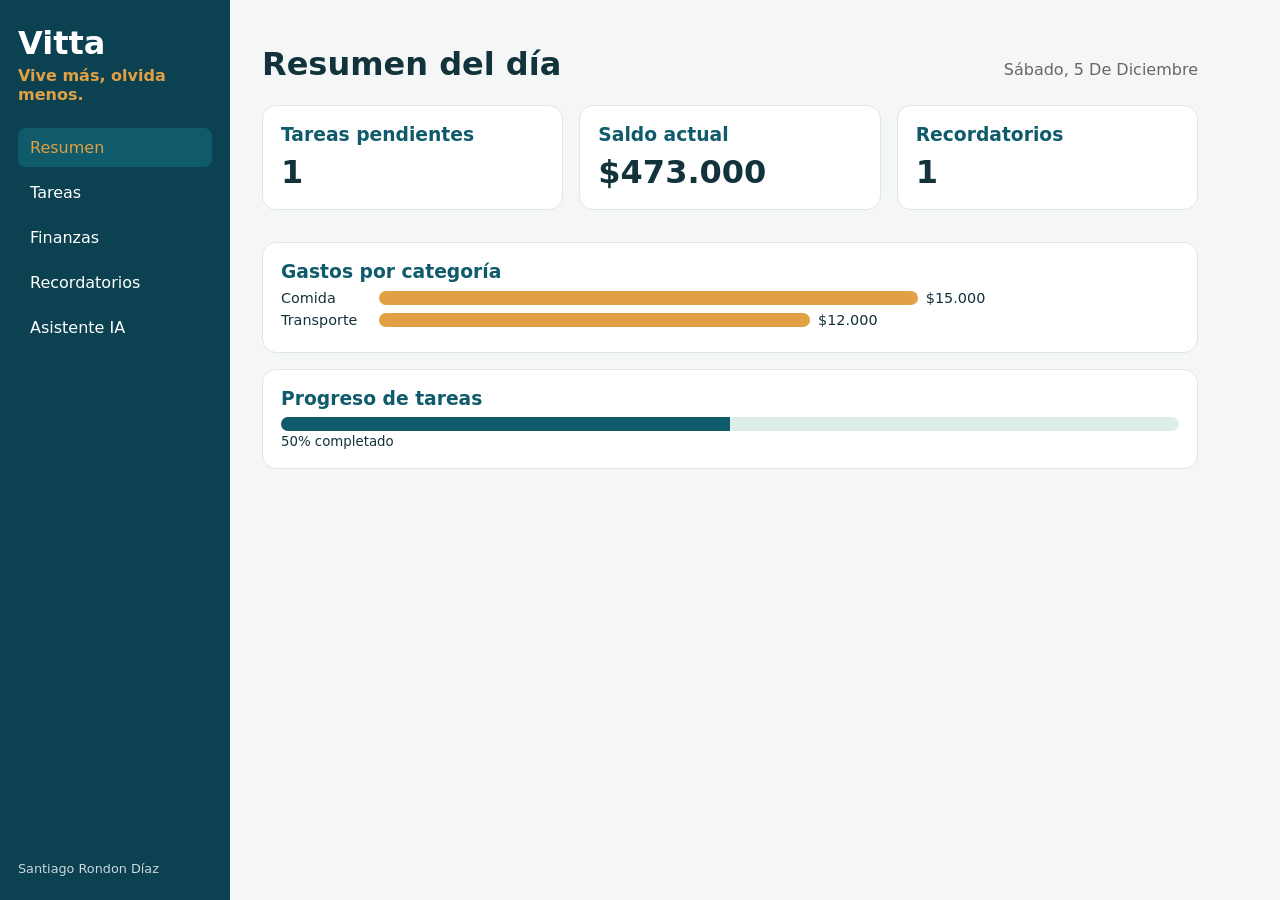
==== frontend/index.html @ abb2c25b "Agregar estructura y diseno base del frontend" ====
<!DOCTYPE html>
<html lang="es">
<head>
<meta charset="UTF-8">
<meta name="viewport" content="width=device-width, initial-scale=1">
<title>Vitta · Vive más, olvida menos</title>
<link rel="stylesheet" href="style.css">
</head>
<body>
<aside class="sidebar">
  <div class="logo">Vitta</div>
  <p class="slogan">Vive más, olvida menos.</p>
  <nav>
    <a href="#resumen" class="active">Resumen</a>
    <a href="#tareas">Tareas</a>
    <a href="#finanzas">Finanzas</a>
    <a href="#recordatorios">Recordatorios</a>
    <a href="#asistente">Asistente IA</a>
  </nav>
  <div class="user">Santiago Rondon Díaz</div>
</aside>

<main>
  <header class="top">
    <h1 id="titulo">Resumen del día</h1>
    <span class="fecha" id="fecha"></span>
  </header>

  <!-- RESUMEN -->
  <section id="resumen" class="view">
    <div class="cards">
      <div class="card"><h3>Tareas pendientes</h3><p class="big" id="kpi-tareas">0</p></div>
      <div class="card"><h3>Saldo actual</h3><p class="big" id="kpi-saldo">$0</p></div>
      <div class="card"><h3>Recordatorios</h3><p class="big" id="kpi-rec">0</p></div>
    </div>
    <div class="card">
      <h3>Gastos por categoría</h3>
      <div id="grafico"></div>
    </div>
    <div class="card">
      <h3>Progreso de tareas</h3>
      <div class="barra"><div id="progreso"></div></div>
      <small id="progreso-txt"></small>
    </div>
  </section>

  <!-- TAREAS -->
  <section id="tareas" class="view hidden">
    <div class="card">
      <form id="form-tarea" class="fila">
        <input id="t-texto" placeholder="Nueva tarea" required>
        <select id="t-prio"><option>Alta</option><option selected>Media</option><option>Baja</option></select>
        <input id="t-fecha" type="date">
        <button>Agregar</button>
      </form>
      <ul id="lista-tareas" class="lista"></ul>
    </div>
  </section>

  <!-- FINANZAS -->
  <section id="finanzas" class="view hidden">
    <div class="card">
      <form id="form-mov" class="fila">
        <input id="m-desc" placeholder="Descripción (ej: almuerzo)" required>
        <input id="m-monto" type="number" min="0" placeholder="Monto" required>
        <select id="m-tipo"><option value="gasto">Gasto</option><option value="ingreso">Ingreso</option></select>
        <select id="m-cat"><option>Comida</option><option>Transporte</option><option>Ocio</option><option>Servicios</option><option>Otros</option></select>
        <button>Registrar</button>
      </form>
      <ul id="lista-mov" class="lista"></ul>
    </div>
  </section>

  <!-- RECORDATORIOS -->
  <section id="recordatorios" class="view hidden">
    <div class="card">
      <form id="form-rec" class="fila">
        <input id="r-texto" placeholder="Pago o evento" required>
        <input id="r-fecha" type="date" required>
        <button>Agregar</button>
      </form>
      <ul id="lista-rec" class="lista"></ul>
    </div>
  </section>

  <!-- ASISTENTE IA -->
  <section id="asistente" class="view hidden">
    <div class="card">
      <h3>Categorizador con red neuronal</h3>
      <p class="nota">Escribe un gasto y una red neuronal pequeña (entrenada en tu navegador) predice su categoría.</p>
      <div class="fila">
        <input id="ia-texto" placeholder="Ej: pasaje del bus, pizza, netflix, recibo de luz">
        <button id="ia-btn">Predecir</button>
      </div>
      <div id="ia-res"></div>
    </div>
  </section>
</main>
<script src="nn.js"></script>
<script src="app.js"></script>
</body>
</html>
---- frontend/style.css ----
:root{--bg:#f5f7f6;--dark:#0b4150;--teal:#0f5a6b;--mint:#ddeee9;--gold:#e0a043;--txt:#12333c}
*{box-sizing:border-box}
body{margin:0;display:flex;min-height:100vh;font-family:'Poppins',system-ui,sans-serif;background:var(--bg);color:var(--txt)}
.sidebar{width:230px;background:var(--dark);color:#fff;padding:24px 18px;display:flex;flex-direction:column}
.logo{font-size:2rem;font-weight:700}
.slogan{color:var(--gold);font-weight:600;margin:4px 0 24px}
nav{display:flex;flex-direction:column;gap:6px;flex:1}
nav a{color:#fff;text-decoration:none;padding:10px 12px;border-radius:8px}
nav a:hover,nav a.active{background:var(--teal);color:var(--gold)}
.user{font-size:.8rem;opacity:.8}
main{flex:1;padding:24px 32px;max-width:1000px}
.top{display:flex;justify-content:space-between;align-items:baseline}
.fecha{color:#666;text-transform:capitalize}
.cards{display:grid;grid-template-columns:repeat(auto-fit,minmax(180px,1fr));gap:16px;margin-bottom:16px}
.card{background:#fff;border:1px solid #dfe6e4;border-radius:14px;padding:18px;margin-bottom:16px}
.card h3{margin:0 0 8px;color:var(--teal)}
.big{font-size:2rem;font-weight:700;margin:0}
.fila{display:flex;gap:8px;flex-wrap:wrap;margin-bottom:14px}
input,select{padding:9px;border:1px solid #c9d4d1;border-radius:8px;font:inherit;flex:1;min-width:120px}
button{background:var(--gold);color:var(--dark);border:0;border-radius:8px;padding:9px 16px;font-weight:700;cursor:pointer}
.lista{list-style:none;padding:0;margin:0}
.lista li{display:flex;justify-content:space-between;gap:8px;padding:10px;border-bottom:1px solid #eee}
.lista li.hecha span{text-decoration:line-through;opacity:.5}
.lista button{padding:4px 10px;font-size:.8rem}
.hidden{display:none}
.barra{background:var(--mint);border-radius:99px;height:14px;overflow:hidden}
#progreso{background:var(--teal);height:100%;width:0;transition:width .4s}
.bar-row{display:flex;align-items:center;gap:8px;margin:6px 0;font-size:.9rem}
.bar-row .lbl{width:90px}.bar-row .b{background:var(--gold);height:14px;border-radius:7px}
.nota{color:#555;font-size:.9rem}
.ia-item{display:flex;align-items:center;gap:8px;margin:4px 0}
.ia-item .b{background:var(--teal);height:12px;border-radius:6px}
@media(max-width:700px){body{flex-direction:column}.sidebar{width:100%}nav{flex-direction:row;flex-wrap:wrap}}
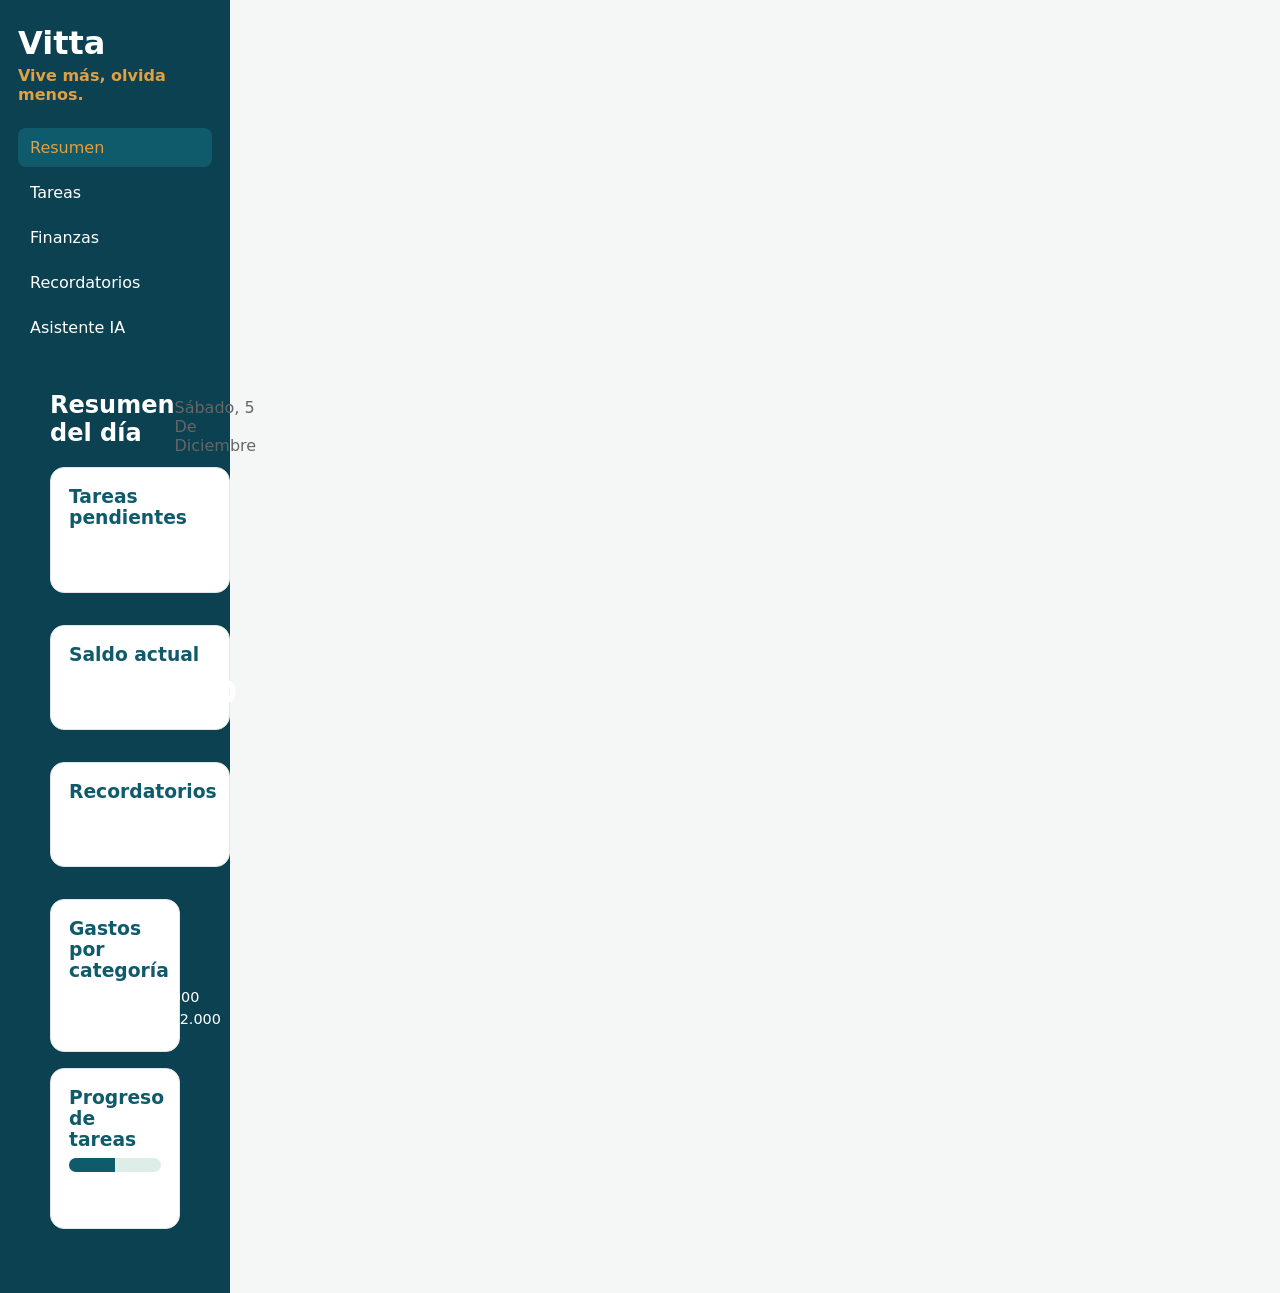
==== commit 5edc9879: "Agregar integrantes del equipo en la interfaz" ====
--- a/frontend/index.html
+++ b/frontend/index.html
@@ -17,8 +17,6 @@
     <a href="#recordatorios">Recordatorios</a>
     <a href="#asistente">Asistente IA</a>
   </nav>
-  <div class="user">Santiago Rondon Díaz</div>
-</aside>
 
 <main>
   <header class="top">
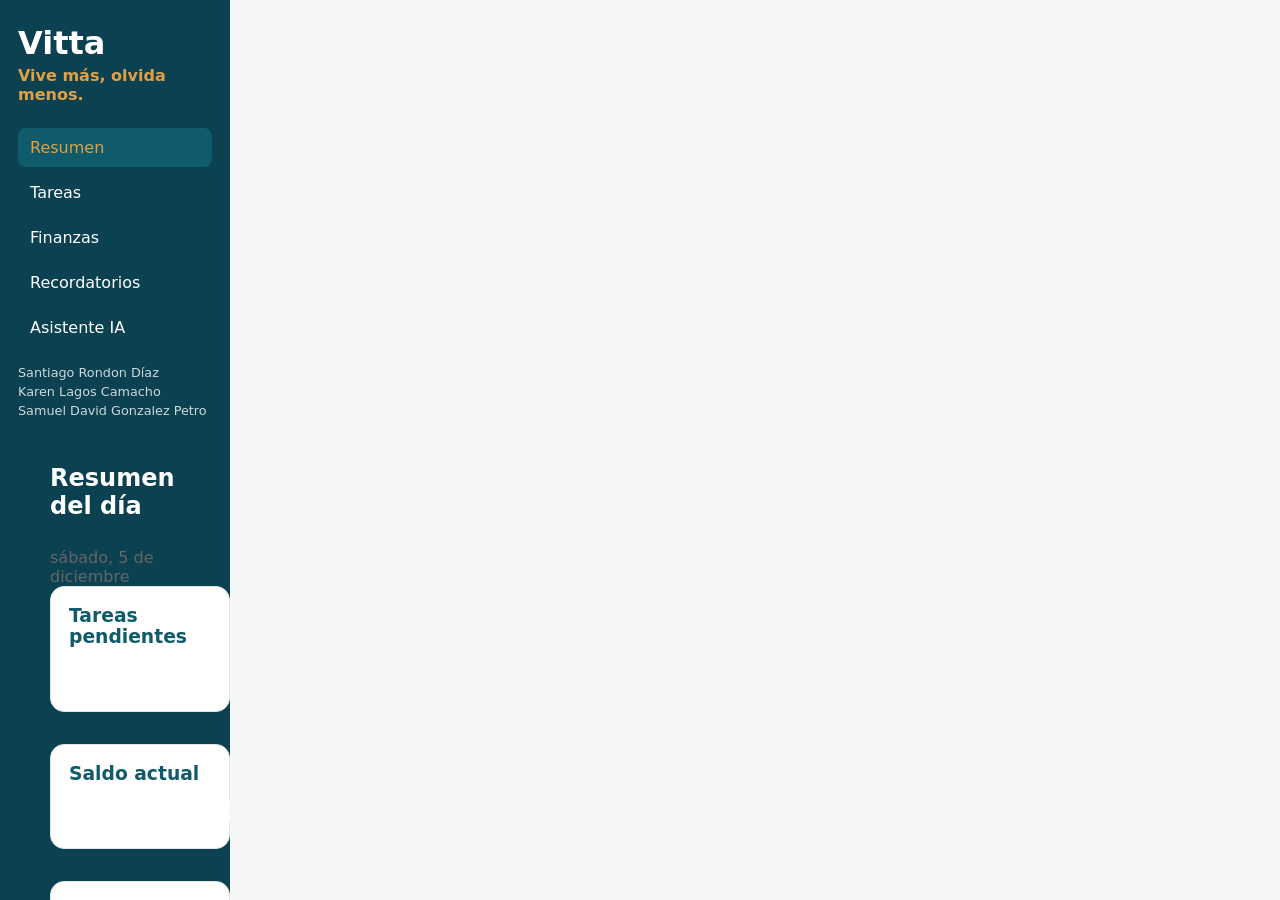
==== commit 7bd5c592: "Agregar integrantes y mejorar diseno responsive" ====
--- a/frontend/index.html
+++ b/frontend/index.html
@@ -17,7 +17,11 @@
     <a href="#recordatorios">Recordatorios</a>
     <a href="#asistente">Asistente IA</a>
   </nav>
-
+       <div class="user">
+       Santiago Rondon Díaz<br>
+       Karen Lagos Camacho<br>
+       Samuel David Gonzalez Petro
+  </div>
 <main>
   <header class="top">
     <h1 id="titulo">Resumen del día</h1>
--- a/frontend/style.css
+++ b/frontend/style.css
@@ -31,3 +31,15 @@
 .ia-item{display:flex;align-items:center;gap:8px;margin:4px 0}
 .ia-item .b{background:var(--teal);height:12px;border-radius:6px}
 @media(max-width:700px){body{flex-direction:column}.sidebar{width:100%}nav{flex-direction:row;flex-wrap:wrap}}
+/* Ajustes de diseño */
+.sidebar{flex-shrink:0;position:sticky;top:0;height:100vh;overflow-y:auto}
+main{flex:1;min-width:0}
+.top{flex-wrap:wrap;gap:8px}
+.fecha{text-transform:none}
+.user{margin-top:16px;line-height:1.5}
+@media(max-width:900px){
+  body{flex-direction:column}
+  .sidebar{position:static;width:100%;height:auto}
+  nav{flex-direction:row;flex-wrap:wrap}
+  main{padding:16px}
+}
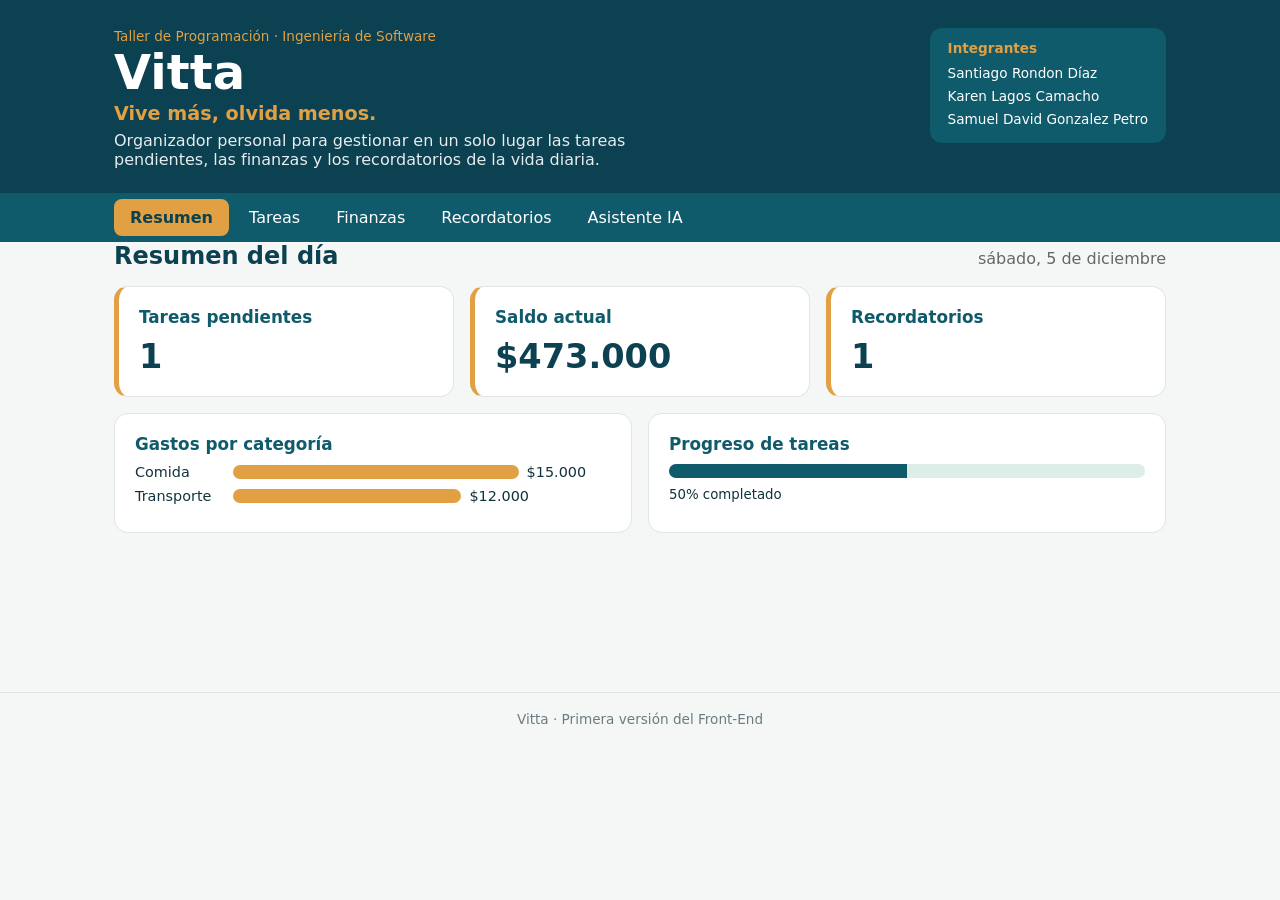
==== commit 42a33d63: "Redisenar interfaz con encabezado y navegacion superior" ====
--- a/frontend/index.html
+++ b/frontend/index.html
@@ -7,42 +7,55 @@
 <link rel="stylesheet" href="style.css">
 </head>
 <body>
-<aside class="sidebar">
-  <div class="logo">Vitta</div>
-  <p class="slogan">Vive más, olvida menos.</p>
-  <nav>
-    <a href="#resumen" class="active">Resumen</a>
-    <a href="#tareas">Tareas</a>
-    <a href="#finanzas">Finanzas</a>
-    <a href="#recordatorios">Recordatorios</a>
-    <a href="#asistente">Asistente IA</a>
+
+<header class="hero">
+  <div class="wrap hero-in">
+    <div>
+      <p class="eyebrow">Taller de Programación · Ingeniería de Software</p>
+      <h1 class="logo">Vitta</h1>
+      <p class="slogan">Vive más, olvida menos.</p>
+      <p class="desc">Organizador personal para gestionar en un solo lugar las tareas pendientes, las finanzas y los recordatorios de la vida diaria.</p>
+    </div>
+    <div class="team">
+      <span>Integrantes</span>
+      <ul>
+        <li>Santiago Rondon Díaz</li>
+        <li>Karen Lagos Camacho</li>
+        <li>Samuel David Gonzalez Petro</li>
+      </ul>
+    </div>
+  </div>
+  <nav class="menu">
+    <div class="wrap menu-in">
+      <a href="#resumen" class="active">Resumen</a>
+      <a href="#tareas">Tareas</a>
+      <a href="#finanzas">Finanzas</a>
+      <a href="#recordatorios">Recordatorios</a>
+      <a href="#asistente">Asistente IA</a>
+    </div>
   </nav>
-       <div class="user">
-       Santiago Rondon Díaz<br>
-       Karen Lagos Camacho<br>
-       Samuel David Gonzalez Petro
+</header>
+
+<main class="wrap">
+  <div class="top">
+    <h2 id="titulo">Resumen del día</h2>
+    <span class="fecha" id="fecha"></span>
   </div>
-<main>
-  <header class="top">
-    <h1 id="titulo">Resumen del día</h1>
-    <span class="fecha" id="fecha"></span>
-  </header>
 
   <!-- RESUMEN -->
   <section id="resumen" class="view">
     <div class="cards">
-      <div class="card"><h3>Tareas pendientes</h3><p class="big" id="kpi-tareas">0</p></div>
-      <div class="card"><h3>Saldo actual</h3><p class="big" id="kpi-saldo">$0</p></div>
-      <div class="card"><h3>Recordatorios</h3><p class="big" id="kpi-rec">0</p></div>
+      <div class="card kpi"><h3>Tareas pendientes</h3><p class="big" id="kpi-tareas">0</p></div>
+      <div class="card kpi"><h3>Saldo actual</h3><p class="big" id="kpi-saldo">$0</p></div>
+      <div class="card kpi"><h3>Recordatorios</h3><p class="big" id="kpi-rec">0</p></div>
     </div>
-    <div class="card">
-      <h3>Gastos por categoría</h3>
-      <div id="grafico"></div>
-    </div>
-    <div class="card">
-      <h3>Progreso de tareas</h3>
-      <div class="barra"><div id="progreso"></div></div>
-      <small id="progreso-txt"></small>
+    <div class="grid2">
+      <div class="card"><h3>Gastos por categoría</h3><div id="grafico"></div></div>
+      <div class="card">
+        <h3>Progreso de tareas</h3>
+        <div class="barra"><div id="progreso"></div></div>
+        <small id="progreso-txt"></small>
+      </div>
     </div>
   </section>
 
@@ -98,6 +111,8 @@
     </div>
   </section>
 </main>
+
+<footer class="foot">Vitta · Primera versión del Front-End</footer>
 <script src="nn.js"></script>
 <script src="app.js"></script>
 </body>
--- a/frontend/style.css
+++ b/frontend/style.css
@@ -1,45 +1,54 @@
-:root{--bg:#f5f7f6;--dark:#0b4150;--teal:#0f5a6b;--mint:#ddeee9;--gold:#e0a043;--txt:#12333c}
+:root{--bg:#f5f7f6;--dark:#0b4150;--teal:#0f5a6b;--mint:#ddeee9;--gold:#e0a043;--txt:#12333c;--line:#dfe6e4}
 *{box-sizing:border-box}
-body{margin:0;display:flex;min-height:100vh;font-family:'Poppins',system-ui,sans-serif;background:var(--bg);color:var(--txt)}
-.sidebar{width:230px;background:var(--dark);color:#fff;padding:24px 18px;display:flex;flex-direction:column}
-.logo{font-size:2rem;font-weight:700}
-.slogan{color:var(--gold);font-weight:600;margin:4px 0 24px}
-nav{display:flex;flex-direction:column;gap:6px;flex:1}
-nav a{color:#fff;text-decoration:none;padding:10px 12px;border-radius:8px}
-nav a:hover,nav a.active{background:var(--teal);color:var(--gold)}
-.user{font-size:.8rem;opacity:.8}
-main{flex:1;padding:24px 32px;max-width:1000px}
-.top{display:flex;justify-content:space-between;align-items:baseline}
-.fecha{color:#666;text-transform:capitalize}
-.cards{display:grid;grid-template-columns:repeat(auto-fit,minmax(180px,1fr));gap:16px;margin-bottom:16px}
-.card{background:#fff;border:1px solid #dfe6e4;border-radius:14px;padding:18px;margin-bottom:16px}
-.card h3{margin:0 0 8px;color:var(--teal)}
-.big{font-size:2rem;font-weight:700;margin:0}
-.fila{display:flex;gap:8px;flex-wrap:wrap;margin-bottom:14px}
-input,select{padding:9px;border:1px solid #c9d4d1;border-radius:8px;font:inherit;flex:1;min-width:120px}
-button{background:var(--gold);color:var(--dark);border:0;border-radius:8px;padding:9px 16px;font-weight:700;cursor:pointer}
+body{margin:0;font-family:'Poppins','Segoe UI',system-ui,sans-serif;background:var(--bg);color:var(--txt)}
+.wrap{max-width:1100px;margin:0 auto;padding:0 24px}
+
+/* Encabezado */
+.hero{background:var(--dark);color:#fff}
+.hero-in{display:flex;justify-content:space-between;align-items:flex-start;gap:24px;flex-wrap:wrap;padding-top:28px;padding-bottom:24px}
+.eyebrow{color:var(--gold);font-size:.85rem;margin:0 0 4px}
+.logo{font-size:3rem;line-height:1;margin:0;font-weight:700}
+.slogan{color:var(--gold);font-weight:600;font-size:1.2rem;margin:6px 0}
+.desc{max-width:560px;margin:0;opacity:.9}
+.team{background:var(--teal);border-radius:12px;padding:12px 18px;font-size:.85rem}
+.team span{color:var(--gold);font-weight:600}
+.team ul{list-style:none;margin:6px 0 0;padding:0;line-height:1.7}
+
+/* Menú */
+.menu{background:var(--teal)}
+.menu-in{display:flex;gap:4px;flex-wrap:wrap;padding-top:6px;padding-bottom:6px}
+.menu a{color:#fff;text-decoration:none;padding:9px 16px;border-radius:8px;font-weight:500}
+.menu a:hover{background:rgba(255,255,255,.12)}
+.menu a.active{background:var(--gold);color:var(--dark);font-weight:700}
+
+/* Contenido */
+main{padding-top:24px;padding-bottom:32px;min-height:50vh}
+.top{display:flex;justify-content:space-between;align-items:baseline;flex-wrap:wrap;gap:8px;margin-bottom:16px}
+.top h2{margin:0;color:var(--dark)}
+.fecha{color:#666}
+.cards{display:grid;grid-template-columns:repeat(auto-fit,minmax(200px,1fr));gap:16px;margin-bottom:16px}
+.grid2{display:grid;grid-template-columns:repeat(auto-fit,minmax(300px,1fr));gap:16px}
+.card{background:#fff;border:1px solid var(--line);border-radius:14px;padding:20px}
+.card h3{margin:0 0 10px;color:var(--teal);font-size:1.05rem}
+.kpi{border-left:5px solid var(--gold)}
+.big{font-size:2.1rem;font-weight:700;margin:0;color:var(--dark)}
+.fila{display:flex;gap:8px;flex-wrap:wrap;margin-bottom:16px}
+input,select{padding:10px;border:1px solid #c9d4d1;border-radius:8px;font:inherit;flex:1;min-width:130px}
+button{background:var(--gold);color:var(--dark);border:0;border-radius:8px;padding:10px 18px;font:inherit;font-weight:700;cursor:pointer}
+button:hover{filter:brightness(.95)}
 .lista{list-style:none;padding:0;margin:0}
-.lista li{display:flex;justify-content:space-between;gap:8px;padding:10px;border-bottom:1px solid #eee}
+.lista li{display:flex;justify-content:space-between;gap:8px;padding:10px 4px;border-bottom:1px solid #eee}
 .lista li.hecha span{text-decoration:line-through;opacity:.5}
 .lista button{padding:4px 10px;font-size:.8rem}
 .hidden{display:none}
-.barra{background:var(--mint);border-radius:99px;height:14px;overflow:hidden}
+.barra{background:var(--mint);border-radius:99px;height:14px;overflow:hidden;margin-bottom:6px}
 #progreso{background:var(--teal);height:100%;width:0;transition:width .4s}
-.bar-row{display:flex;align-items:center;gap:8px;margin:6px 0;font-size:.9rem}
-.bar-row .lbl{width:90px}.bar-row .b{background:var(--gold);height:14px;border-radius:7px}
+.bar-row{display:flex;align-items:center;gap:8px;margin:8px 0;font-size:.9rem}
+.bar-row .lbl{width:90px}
+.bar-row .b{background:var(--gold);height:14px;border-radius:7px}
 .nota{color:#555;font-size:.9rem}
-.ia-item{display:flex;align-items:center;gap:8px;margin:4px 0}
+.ia-item{display:flex;align-items:center;gap:8px;margin:6px 0}
 .ia-item .b{background:var(--teal);height:12px;border-radius:6px}
-@media(max-width:700px){body{flex-direction:column}.sidebar{width:100%}nav{flex-direction:row;flex-wrap:wrap}}
-/* Ajustes de diseño */
-.sidebar{flex-shrink:0;position:sticky;top:0;height:100vh;overflow-y:auto}
-main{flex:1;min-width:0}
-.top{flex-wrap:wrap;gap:8px}
-.fecha{text-transform:none}
-.user{margin-top:16px;line-height:1.5}
-@media(max-width:900px){
-  body{flex-direction:column}
-  .sidebar{position:static;width:100%;height:auto}
-  nav{flex-direction:row;flex-wrap:wrap}
-  main{padding:16px}
-}
+.foot{text-align:center;padding:18px;color:#6b7c80;font-size:.85rem;border-top:1px solid var(--line)}
+
+@media(max-width:600px){.logo{font-size:2.4rem}.wrap{padding:0 16px}}
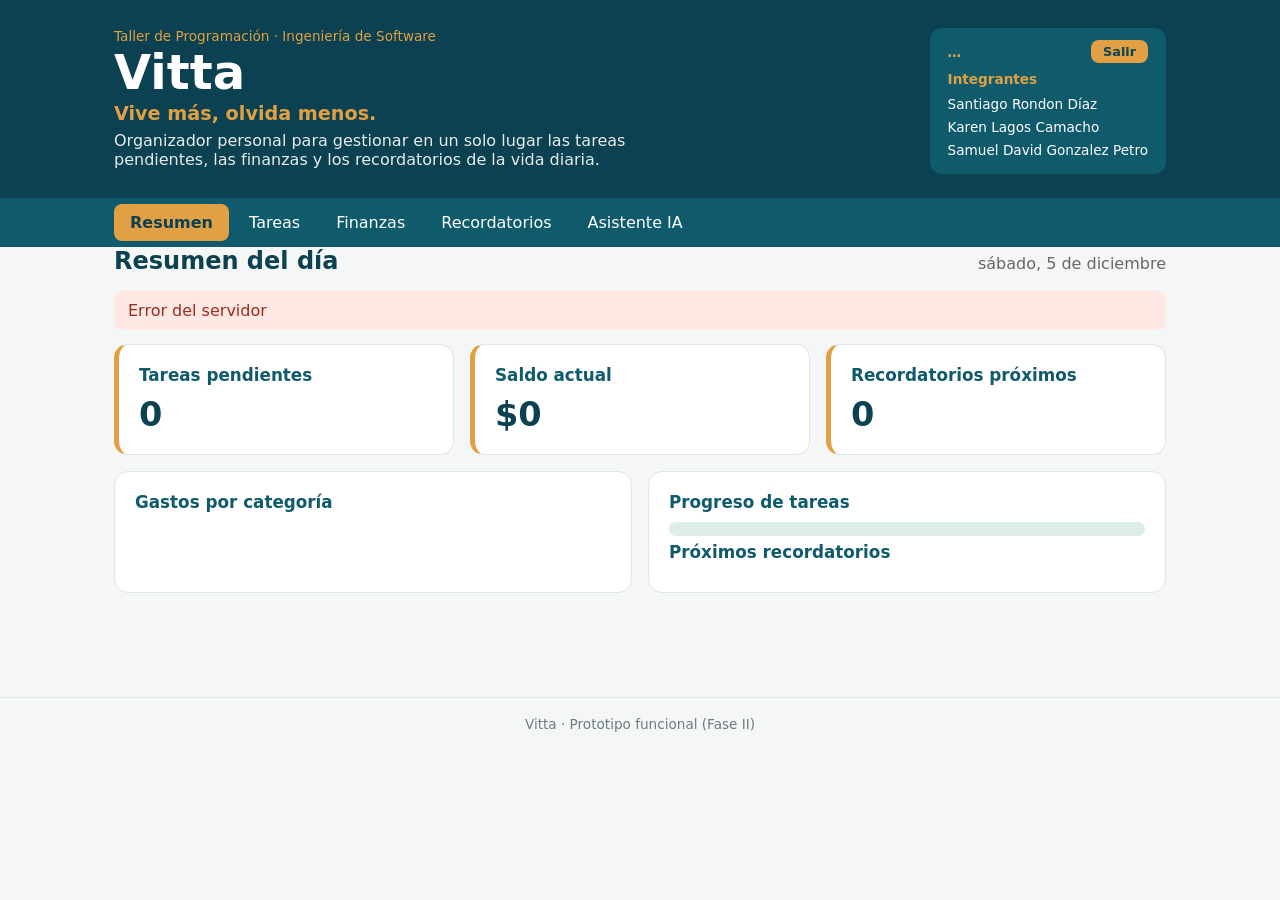
==== commit 8d111940: "Conectar frontend con la API y agregar login" ====
--- a/frontend/index.html
+++ b/frontend/index.html
@@ -17,6 +17,7 @@
       <p class="desc">Organizador personal para gestionar en un solo lugar las tareas pendientes, las finanzas y los recordatorios de la vida diaria.</p>
     </div>
     <div class="team">
+      <div class="userbar"><span id="usuario">…</span> <button id="salir" type="button" class="mini">Salir</button></div>
       <span>Integrantes</span>
       <ul>
         <li>Santiago Rondon Díaz</li>
@@ -41,13 +42,13 @@
     <h2 id="titulo">Resumen del día</h2>
     <span class="fecha" id="fecha"></span>
   </div>
+  <p id="aviso" class="aviso hidden"></p>
 
-  <!-- RESUMEN -->
   <section id="resumen" class="view">
     <div class="cards">
       <div class="card kpi"><h3>Tareas pendientes</h3><p class="big" id="kpi-tareas">0</p></div>
       <div class="card kpi"><h3>Saldo actual</h3><p class="big" id="kpi-saldo">$0</p></div>
-      <div class="card kpi"><h3>Recordatorios</h3><p class="big" id="kpi-rec">0</p></div>
+      <div class="card kpi"><h3>Recordatorios próximos</h3><p class="big" id="kpi-rec">0</p></div>
     </div>
     <div class="grid2">
       <div class="card"><h3>Gastos por categoría</h3><div id="grafico"></div></div>
@@ -55,29 +56,29 @@
         <h3>Progreso de tareas</h3>
         <div class="barra"><div id="progreso"></div></div>
         <small id="progreso-txt"></small>
+        <h3 class="sub">Próximos recordatorios</h3>
+        <ul id="proximos" class="lista"></ul>
       </div>
     </div>
   </section>
 
-  <!-- TAREAS -->
   <section id="tareas" class="view hidden">
     <div class="card">
-      <form id="form-tarea" class="fila">
-        <input id="t-texto" placeholder="Nueva tarea" required>
+      <form id="form-tarea" class="fila" novalidate>
+        <input id="t-texto" placeholder="Nueva tarea" maxlength="120">
         <select id="t-prio"><option>Alta</option><option selected>Media</option><option>Baja</option></select>
-        <input id="t-fecha" type="date">
+        <input id="t-fecha" type="date" title="Fecha límite">
         <button>Agregar</button>
       </form>
       <ul id="lista-tareas" class="lista"></ul>
     </div>
   </section>
 
-  <!-- FINANZAS -->
   <section id="finanzas" class="view hidden">
     <div class="card">
-      <form id="form-mov" class="fila">
-        <input id="m-desc" placeholder="Descripción (ej: almuerzo)" required>
-        <input id="m-monto" type="number" min="0" placeholder="Monto" required>
+      <form id="form-mov" class="fila" novalidate>
+        <input id="m-desc" placeholder="Descripción (ej: almuerzo)" maxlength="120">
+        <input id="m-monto" type="number" min="1" step="any" placeholder="Monto">
         <select id="m-tipo"><option value="gasto">Gasto</option><option value="ingreso">Ingreso</option></select>
         <select id="m-cat"><option>Comida</option><option>Transporte</option><option>Ocio</option><option>Servicios</option><option>Otros</option></select>
         <button>Registrar</button>
@@ -86,33 +87,31 @@
     </div>
   </section>
 
-  <!-- RECORDATORIOS -->
   <section id="recordatorios" class="view hidden">
     <div class="card">
-      <form id="form-rec" class="fila">
-        <input id="r-texto" placeholder="Pago o evento" required>
-        <input id="r-fecha" type="date" required>
+      <form id="form-rec" class="fila" novalidate>
+        <input id="r-texto" placeholder="Pago o evento" maxlength="120">
+        <input id="r-fecha" type="date">
         <button>Agregar</button>
       </form>
       <ul id="lista-rec" class="lista"></ul>
     </div>
   </section>
 
-  <!-- ASISTENTE IA -->
   <section id="asistente" class="view hidden">
     <div class="card">
-      <h3>Categorizador con red neuronal</h3>
-      <p class="nota">Escribe un gasto y una red neuronal pequeña (entrenada en tu navegador) predice su categoría.</p>
+      <h3>Categorizador con red neuronal (vista previa)</h3>
+      <p class="nota">Escribe un gasto y una red neuronal pequeña (entrenada en tu navegador) predice su categoría. La integración completa del servicio de IA llegará en la entrega final.</p>
       <div class="fila">
         <input id="ia-texto" placeholder="Ej: pasaje del bus, pizza, netflix, recibo de luz">
-        <button id="ia-btn">Predecir</button>
+        <button id="ia-btn" type="button">Predecir</button>
       </div>
       <div id="ia-res"></div>
     </div>
   </section>
 </main>
 
-<footer class="foot">Vitta · Primera versión del Front-End</footer>
+<footer class="foot">Vitta · Prototipo funcional (Fase II)</footer>
 <script src="nn.js"></script>
 <script src="app.js"></script>
 </body>
--- a/frontend/style.css
+++ b/frontend/style.css
@@ -52,3 +52,23 @@
 .foot{text-align:center;padding:18px;color:#6b7c80;font-size:.85rem;border-top:1px solid var(--line)}
 
 @media(max-width:600px){.logo{font-size:2.4rem}.wrap{padding:0 16px}}
+
+/* ---- Fase II ---- */
+.userbar{display:flex;align-items:center;justify-content:space-between;gap:12px;margin-bottom:8px;font-weight:600}
+.mini{padding:4px 12px;font-size:.8rem}
+.sub{margin-top:18px}
+.aviso{padding:10px 14px;border-radius:8px;margin:0 0 14px;font-weight:500}
+.aviso.err{background:#fde8e4;color:#9b2c1f}
+.aviso.ok{background:var(--mint);color:var(--dark)}
+.badge{font-style:normal;font-size:.72rem;padding:2px 8px;border-radius:99px;background:var(--mint);color:var(--dark)}
+.badge.Alta{background:#f6d5cf;color:#9b2c1f}
+.badge.Baja{background:#e8eef0;color:#456}
+.login-body{display:flex;align-items:center;justify-content:center;min-height:100vh;background:var(--dark)}
+.login-card{background:#fff;border-radius:16px;padding:32px;width:min(380px,92vw)}
+.login-card .logo{color:var(--dark);font-size:2.4rem}
+.login-card form{display:flex;flex-direction:column;gap:10px;margin-top:14px}
+.login-card .slogan{margin:4px 0 16px}
+.full{width:100%}
+.tabs{display:flex;gap:6px}
+.tab{flex:1;background:var(--mint);color:var(--dark)}
+.tab.active{background:var(--gold)}
